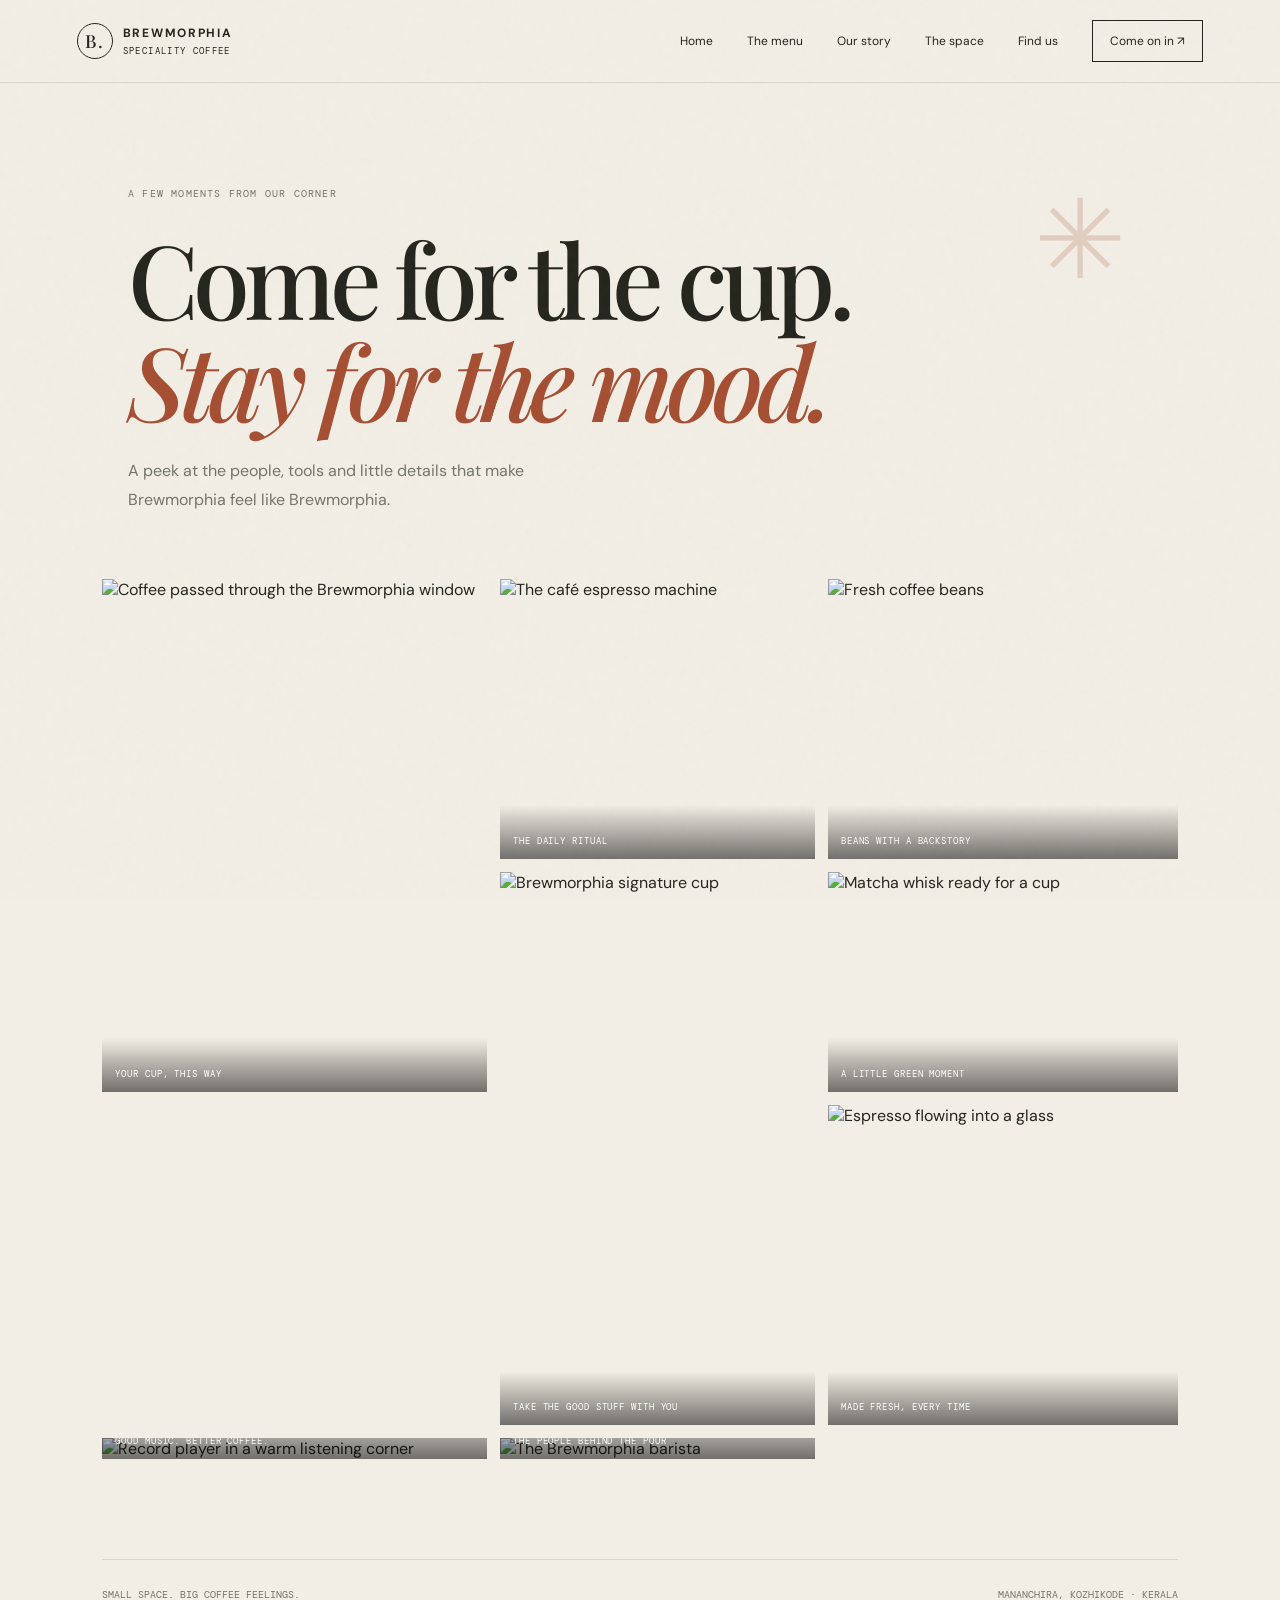
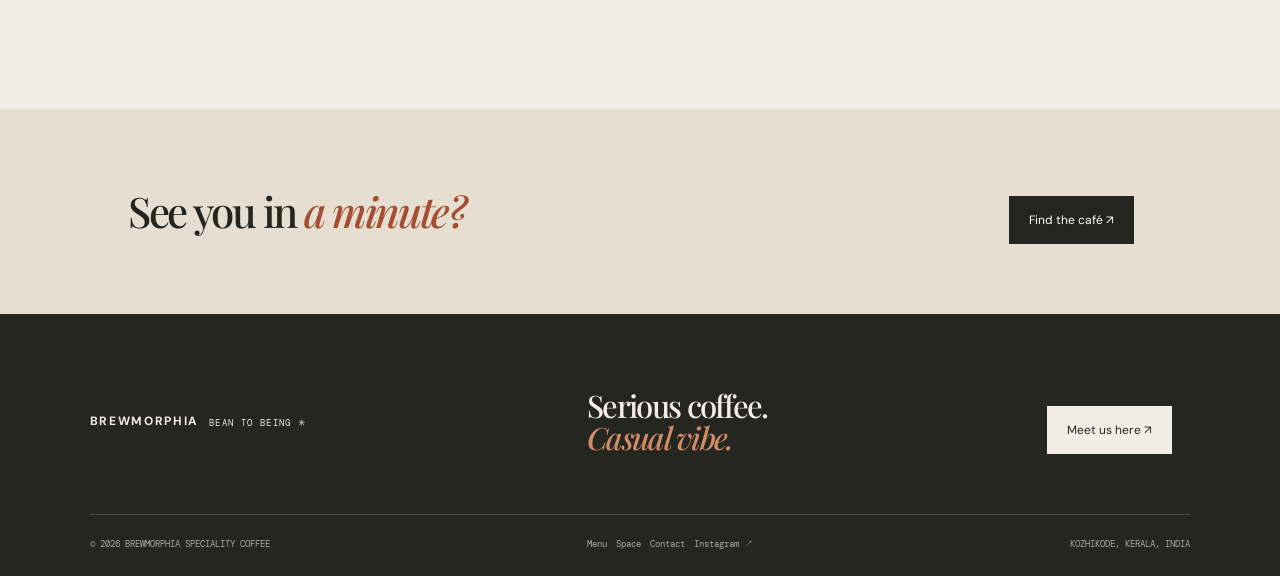
==== gallery.html @ 0e038773 "Add Brewmorphia website" ====
﻿<!doctype html><html lang="en"><head><meta charset="utf-8"><meta name="viewport" content="width=device-width,initial-scale=1"><title>The Space — Brewmorphia</title><link href="https://fonts.googleapis.com/css2?family=DM+Mono&family=DM+Sans:wght@400;500;600&family=Playfair+Display:ital,wght@0,500;1,500&display=swap" rel="stylesheet"><link rel="stylesheet" href="styles.css"><script defer src="script.js"></script></head><body><div class="grain"></div><header><a class="brand" href="index.html"><b>B.</b><span>BREWMORPHIA<small>SPECIALITY COFFEE</small></span></a><button class="hamb" aria-label="Menu">☰</button><nav><a href="index.html">Home</a><a href="menu.html">The menu</a><a href="story.html">Our story</a><a href="gallery.html">The space</a><a href="visit.html">Find us</a><a class="nav-cta" href="visit.html">Come on in ↗</a></nav></header><main><section class="page-hero"><small class="eyebrow">A FEW MOMENTS FROM OUR CORNER</small><h1>Come for the cup.<br><em>Stay for the mood.</em></h1><p>A peek at the people, tools and little details that make Brewmorphia feel like Brewmorphia.</p></section><section class="gallery-grid"><figure><img src="assets/window-cup.jpg" alt="Coffee passed through the Brewmorphia window"><figcaption>YOUR CUP, THIS WAY</figcaption></figure><figure><img src="assets/espresso-machine.jpg" alt="The café espresso machine"><figcaption>THE DAILY RITUAL</figcaption></figure><figure><img src="assets/coffee-beans.png" alt="Fresh coffee beans"><figcaption>BEANS WITH A BACKSTORY</figcaption></figure><figure><img src="assets/brand-cup.jpg" alt="Brewmorphia signature cup"><figcaption>TAKE THE GOOD STUFF WITH YOU</figcaption></figure><figure><img src="assets/matcha-whisk.jpeg" alt="Matcha whisk ready for a cup"><figcaption>A LITTLE GREEN MOMENT</figcaption></figure><figure><img src="assets/espresso-pour.jpeg" alt="Espresso flowing into a glass"><figcaption>MADE FRESH, EVERY TIME</figcaption></figure><figure><img src="assets/listening-corner.jpg" alt="Record player in a warm listening corner"><figcaption>GOOD MUSIC. BETTER COFFEE.</figcaption></figure><figure><img src="assets/barista.jpg" alt="The Brewmorphia barista"><figcaption>THE PEOPLE BEHIND THE POUR</figcaption></figure></section><div class="gallery-note"><span>SMALL SPACE. BIG COFFEE FEELINGS.</span><span>MANANCHIRA, KOZHIKODE · KERALA</span></div><section class="visit-bottom"><h2>See you in <em>a minute?</em></h2><a class="button" href="visit.html">Find the café ↗</a></section></main><footer><div class="foot-top"><a class="brand" href="index.html">BREWMORPHIA<small>BEAN TO BEING ✳</small></a><h2>Serious coffee.<br><em>Casual vibe.</em></h2><a class="button light" href="visit.html">Meet us here ↗</a></div><div class="foot-bottom"><span>© 2026 BREWMORPHIA SPECIALITY COFFEE</span><span><a href="menu.html">Menu</a>　<a href="gallery.html">Space</a>　<a href="visit.html">Contact</a>　<a href="https://instagram.com/">Instagram ↗</a></span><span>KOZHIKODE, KERALA, INDIA</span></div></footer></body></html>
---- styles.css ----
﻿:root{--cream:#f2eee5;--ink:#24251e;--muted:#73746b;--rust:#a54e32;--green:#4b5b40;--line:#d8d3c8;--serif:'Playfair Display',Georgia,serif;--sans:'DM Sans',Arial,sans-serif;--mono:'DM Mono',monospace}*{box-sizing:border-box}html{scroll-behavior:smooth}body{margin:0;background:var(--cream);color:var(--ink);font-family:var(--sans)}a{color:inherit;text-decoration:none}img{display:block;width:100%;height:100%;object-fit:cover}.grain{position:fixed;inset:0;pointer-events:none;z-index:9;opacity:.1;background-image:url("data:image/svg+xml,%3Csvg xmlns='http://www.w3.org/2000/svg' viewBox='0 0 160 160'%3E%3Cfilter id='n'%3E%3CfeTurbulence type='fractalNoise' baseFrequency='.8' numOctaves='3'/%3E%3C/filter%3E%3Crect width='100%25' height='100%25' filter='url(%23n)' opacity='.3'/%3E%3C/svg%3E")}header{height:83px;display:flex;justify-content:space-between;align-items:center;padding:0 6vw;border-bottom:1px solid #24251e22;position:relative;z-index:10}.brand{display:flex;align-items:center;gap:10px;font-size:12px;font-weight:700;letter-spacing:.14em}.brand b{border:1px solid;border-radius:50%;width:36px;height:36px;display:grid;place-items:center;font:500 18px var(--serif)}.brand small{display:block;font:9px var(--mono);letter-spacing:.15em;margin-top:4px}nav{display:flex;align-items:center;gap:34px;font-size:12px}.nav-cta{border:1px solid;padding:12px 17px}.hamb{display:none}.hero{min-height:680px;padding:65px 9vw 50px;display:grid;grid-template-columns:1fr .9fr;align-items:center;gap:5vw;overflow:hidden}.hero h1{font:500 clamp(64px,8vw,115px)/.98 var(--serif);letter-spacing:-.065em;margin:42px 0 22px}.hero h1 em,h2 em,blockquote em,footer em{color:var(--rust);font-weight:500}.eyebrow,small{font-family:var(--mono);letter-spacing:.12em}.eyebrow{font-size:10px;color:var(--muted)}.lead{max-width:390px;font-size:15px;line-height:1.8;color:#65665d}.button{display:inline-block;background:var(--ink);color:white;padding:16px 20px;font-size:12px;margin:17px 18px 0 0;transition:.25s}.button:hover{background:var(--rust);transform:translateY(-3px)}.quiet{font-size:12px;border-bottom:1px solid var(--line);padding-bottom:7px}.bean{margin-top:57px;font:10px var(--mono);color:var(--muted);letter-spacing:.18em}.hero-visual{height:535px;position:relative}.hero-visual img{object-position:center 40%;animation:revealpic 1.2s both}.hero-visual>small{position:absolute;bottom:-26px;left:0;color:var(--muted);font-size:9px}.seal{position:absolute;right:-20px;bottom:35px;background:var(--rust);color:white;width:102px;height:102px;border-radius:50%;display:grid;place-content:center;text-align:center;font:10px/1.5 var(--mono);transform:rotate(10deg)}.ticker{background:var(--green);color:var(--cream);padding:15px;white-space:nowrap;overflow:hidden;font:10px var(--mono);letter-spacing:.14em;animation:ticker 22s linear infinite}.section{padding:115px 10vw}.split{display:grid;grid-template-columns:1.1fr .9fr;gap:10%;align-items:end;margin-top:35px}.split h2,h2{font:500 clamp(48px,6.5vw,82px)/1.05 var(--serif);letter-spacing:-.055em;margin:15px 0}.split>p{max-width:410px;font-size:15px;line-height:1.85;color:#65665d}.three{display:grid;grid-template-columns:repeat(3,1fr);margin-top:70px;border-top:1px solid var(--line);border-bottom:1px solid var(--line)}.three article{padding:26px 25px 27px 0}.three article+article{border-left:1px solid var(--line);padding-left:25px}.three small,.cards small{font-size:9px;color:var(--rust)}.three h3{font:500 25px/1.25 var(--serif)}.three p,.cards p{font-size:12px;color:var(--muted);line-height:1.7}.dark{background:#25261f;color:var(--cream)}.split-photo{padding:90px 10vw;display:grid;grid-template-columns:1.05fr .95fr;gap:10%;align-items:center}.split-photo img{height:480px}.split-photo p{color:#c2c0b7;line-height:1.8;max-width:400px}.split-photo h2 em{color:#d28c69}.outline{background:transparent;border:1px solid #99998e}.section-title{display:flex;justify-content:space-between;align-items:end;margin-bottom:40px}.cards{display:grid;grid-template-columns:repeat(3,1fr);gap:22px}.cards img{height:360px;margin-bottom:18px;transition:transform .6s}.cards a{overflow:hidden}.cards a:hover img{transform:scale(1.04)}.cards h3{font:500 19px var(--serif);margin:10px 0 0}.quote{background:#e6dfd1;text-align:center;padding:80px 10vw}.quote>span{font:90px/.8 var(--serif);color:var(--rust)}blockquote{font:500 clamp(46px,7vw,85px)/1.04 var(--serif);letter-spacing:-.05em;margin:8px 0 40px}.quote small{font-size:9px;color:var(--muted)}.visit-preview{grid-template-columns:.8fr 1.2fr;align-items:center}.visit-preview img{height:410px}.visit-preview p{color:var(--muted);line-height:1.8}footer{background:#25261f;color:var(--cream);padding:60px 7vw 25px}.foot-top{display:flex;justify-content:space-between;align-items:center;padding-bottom:45px;border-bottom:1px solid #ffffff33}.foot-top h2{font-size:31px}.foot-top h2 em{color:#d28c69}.light{background:var(--cream);color:var(--ink)}.foot-bottom{display:flex;justify-content:space-between;padding-top:23px;font:9px var(--mono);color:#aaa99f;gap:15px}.reveal{opacity:0;transform:translateY(22px);transition:.75s}.reveal.visible{opacity:1;transform:none}.page-hero{padding:82px 10vw 65px;min-height:330px;position:relative}.page-hero h1{font:500 clamp(60px,8vw,103px)/1 var(--serif);letter-spacing:-.06em;margin:25px 0}.page-hero h1 em{color:var(--rust)}.page-hero>p{max-width:490px;line-height:1.8;color:var(--muted)}.page-hero:after{content:'✳';position:absolute;right:12vw;top:70px;color:#a54e3233;font-size:110px;animation:spin 35s linear infinite}.menu-intro,.story-split,.story-banner{padding:25px 10vw 85px;display:grid;grid-template-columns:1fr 1fr;gap:10%;align-items:center}.menu-intro img,.story-split img,.story-banner img{height:440px}.menu-intro h2,.story-split h2{font-size:55px}.menu-intro p,.story-split p,.story-banner p{color:var(--muted);line-height:1.9;font-size:14px}.menu-category{padding:55px 10vw;border-top:1px solid var(--line)}.menu-category h2{font-size:39px}.menu-category>small{color:var(--rust);font-size:9px}.menu-list{display:grid;grid-template-columns:1fr 1fr;column-gap:8%}.menu-item{border-top:1px solid var(--line);padding:20px 0}.menu-item>div{display:flex;justify-content:space-between;gap:12px}.menu-item h3{font:500 20px var(--serif);margin:0}.menu-item b{font:12px var(--mono);color:var(--rust)}.menu-item p{font-size:12px;color:var(--muted);line-height:1.6;margin:8px 0 0}.menu-note{background:#e6dfd1;padding:34px 10vw;display:flex;justify-content:space-between;align-items:center}.menu-note strong{font:italic 23px var(--serif)}.story-split{padding-top:0}.story-values{background:var(--green);color:var(--cream);padding:80px 10vw}.story-values h2{font-size:50px}.value-grid{display:grid;grid-template-columns:repeat(3,1fr);gap:30px}.value-grid article{border-top:1px solid #aaa;padding-top:17px}.value-grid small{color:#d28c69}.value-grid h3{font:500 25px var(--serif)}.value-grid p{font-size:13px;line-height:1.7;color:#d0d1c7}.story-banner{padding-top:75px}.story-banner h2{font-size:50px}.gallery-grid{padding:0 8vw 100px;display:grid;grid-template-columns:1.1fr .9fr 1fr;grid-template-rows:280px 220px 320px;gap:13px}.gallery-grid figure{margin:0;position:relative;overflow:hidden}.gallery-grid figure:nth-child(1){grid-row:span 2}.gallery-grid figure:nth-child(4){grid-column:2;grid-row:span 2}.gallery-grid figure:nth-child(6){grid-column:3}.gallery-grid img{transition:.6s}.gallery-grid figure:hover img{transform:scale(1.04)}.gallery-grid figcaption{position:absolute;bottom:0;left:0;right:0;padding:30px 13px 12px;color:white;background:linear-gradient(transparent,#0008);font:9px var(--mono);letter-spacing:.1em}.gallery-note{margin:0 8vw 80px;padding:28px 0;border-top:1px solid var(--line);display:flex;justify-content:space-between;font:10px var(--mono);color:var(--muted)}.visit-layout{padding:0 10vw 100px;display:grid;grid-template-columns:.9fr 1.1fr;gap:9%}.visit-info h2{font-size:51px}.visit-info>p{font-size:14px;line-height:1.8;color:var(--muted)}.info-card{border-top:1px solid var(--line);padding:18px 0}.info-card small{font-size:9px;color:var(--rust)}.info-card p{font-size:13px;line-height:1.7;margin:8px 0}.info-card a{border-bottom:1px solid var(--line)}.hours{width:100%;font-size:12px;border-collapse:collapse;margin-top:8px}.hours td{padding:8px 0;border-bottom:1px solid var(--line)}.hours td:last-child{text-align:right;color:var(--muted)}.map-panel{height:570px;position:relative;background:#ded8cc}.map-panel iframe{position:absolute;width:100%;height:100%;inset:0;border:0;filter:saturate(.7) sepia(.1)}.map-label{position:absolute;z-index:1;top:17px;left:17px;background:white;padding:13px 16px;box-shadow:0 4px 20px #0002}.map-label b{display:block;font:500 16px var(--serif)}.map-label small{font-size:9px;color:var(--muted)}.visit-bottom{background:#e6dfd1;padding:65px 10vw;display:flex;justify-content:space-between;align-items:center}.visit-bottom h2{font-size:42px}.visit-bottom h2 em{color:var(--rust)}@keyframes ticker{to{background-position:-800px}}@keyframes spin{to{transform:rotate(360deg)}}@keyframes revealpic{from{transform:scale(1.09);filter:brightness(.7)}to{transform:scale(1);filter:brightness(1)}}@media(max-width:780px){header{height:70px;padding:0 6vw}.hamb{display:block;border:0;background:transparent;font-size:20px}nav{display:none;position:absolute;top:69px;left:0;right:0;padding:25px 7vw;background:var(--cream);flex-direction:column;align-items:stretch;gap:22px}nav.open{display:flex}.nav-cta{text-align:center}.hero{grid-template-columns:1fr;padding:55px 7vw 45px;gap:35px}.hero h1{font-size:clamp(62px,14vw,95px);margin:28px 0 18px}.hero-visual{height:110vw;max-height:550px}.bean{margin-top:30px}.section{padding:75px 7vw}.split{grid-template-columns:1fr;gap:12px}.three{grid-template-columns:1fr;margin-top:42px}.three article{padding:20px 0}.three article+article{border-left:0;border-top:1px solid var(--line);padding-left:0}.split-photo{grid-template-columns:1fr;padding:65px 7vw;gap:32px}.split-photo img{height:95vw;max-height:450px}.section-title{align-items:flex-start;flex-direction:column;gap:12px}.cards{grid-template-columns:1fr;gap:30px}.cards img{height:105vw;max-height:470px}.quote{padding:65px 7vw}.foot-top,.foot-bottom{align-items:flex-start;flex-direction:column;gap:17px}.foot-top{padding-bottom:30px}.page-hero{padding:60px 7vw 48px;min-height:310px}.page-hero:after{font-size:60px;right:9vw;top:45px}.menu-intro,.story-split,.story-banner{grid-template-columns:1fr;padding:5px 7vw 60px;gap:25px}.menu-intro img,.story-split img,.story-banner img{height:95vw;max-height:450px}.menu-category{padding:42px 7vw}.menu-list{grid-template-columns:1fr}.menu-note{padding:27px 7vw;align-items:flex-start;flex-direction:column;gap:12px}.story-values{padding:60px 7vw}.value-grid{grid-template-columns:1fr;gap:17px}.gallery-grid{padding:0 5vw 60px;grid-template-columns:1fr 1fr;grid-template-rows:230px 230px 280px 220px;gap:8px}.gallery-grid figure:nth-child(1),.gallery-grid figure:nth-child(4){grid-row:auto;grid-column:auto}.gallery-grid figure:last-child{grid-column:span 2}.gallery-note{margin:0 5vw 55px;flex-direction:column;gap:15px}.visit-layout{grid-template-columns:1fr;padding:0 7vw 65px;gap:30px}.map-panel{height:390px}.visit-bottom{padding:45px 7vw;align-items:flex-start;flex-direction:column;gap:10px}}@media(prefers-reduced-motion:reduce){*,*:before,*:after{scroll-behavior:auto!important;animation-duration:.01ms!important;transition-duration:.01ms!important}.reveal{opacity:1;transform:none}}
.ticker{display:flex;overflow:hidden;gap:0;white-space:nowrap}.ticker-track{display:block;flex:none;min-width:100%;animation:marquee 28s linear infinite}.ticker:hover .ticker-track{animation-play-state:paused}@keyframes marquee{to{transform:translateX(-100%)}}.reveal{opacity:0;transform:translateY(24px);transition:opacity .8s ease,transform .8s cubic-bezier(.2,.7,.2,1)}.reveal.visible{opacity:1;transform:translateY(0)}.page-hero.reveal{transform:translateY(16px)}.cards a{display:block}.cards a:hover h3{color:var(--rust)}.nav-cta:hover{background:var(--ink);color:var(--cream)}.button{position:relative;overflow:hidden}.button:after{content:'';position:absolute;inset:0;background:#ffffff20;transform:translateX(-110%);transition:transform .4s}.button:hover:after{transform:translateX(0)}@media(prefers-reduced-motion:reduce){.ticker-track{animation:none}.reveal{opacity:1;transform:none}}
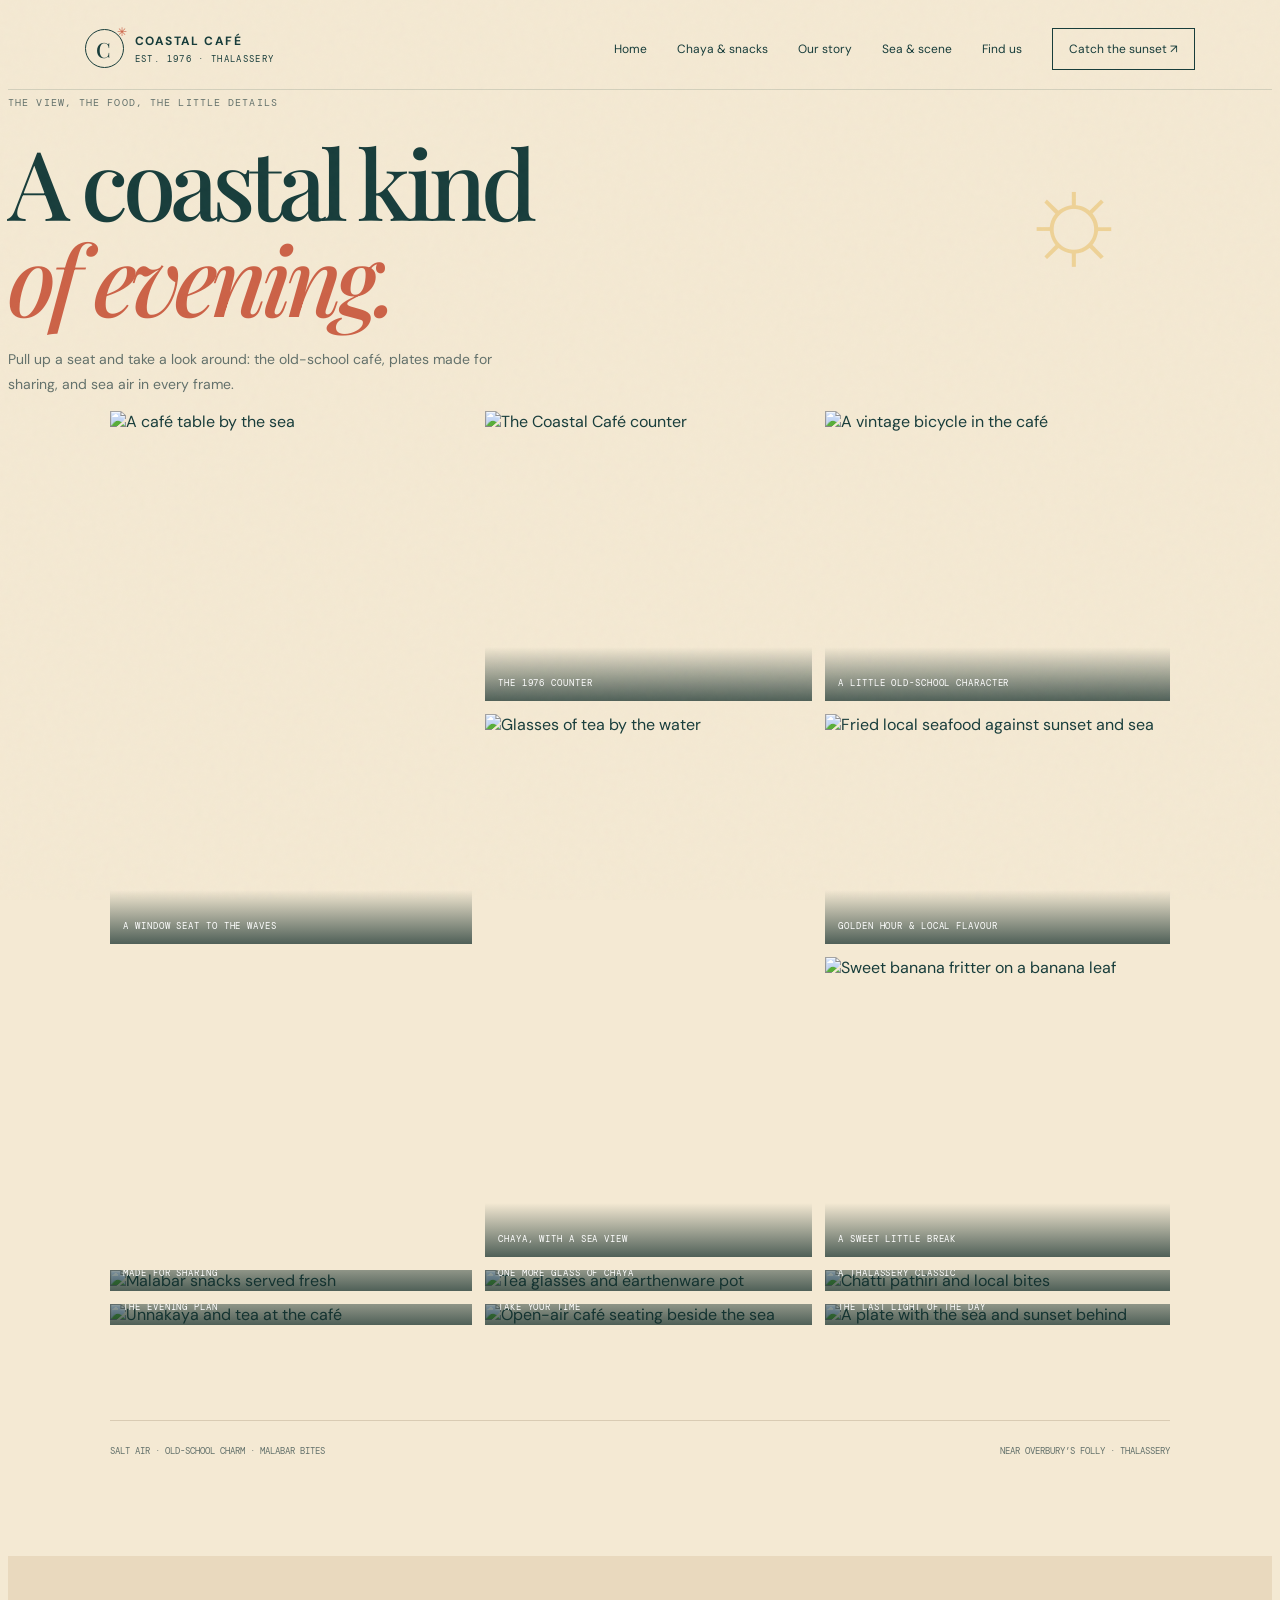
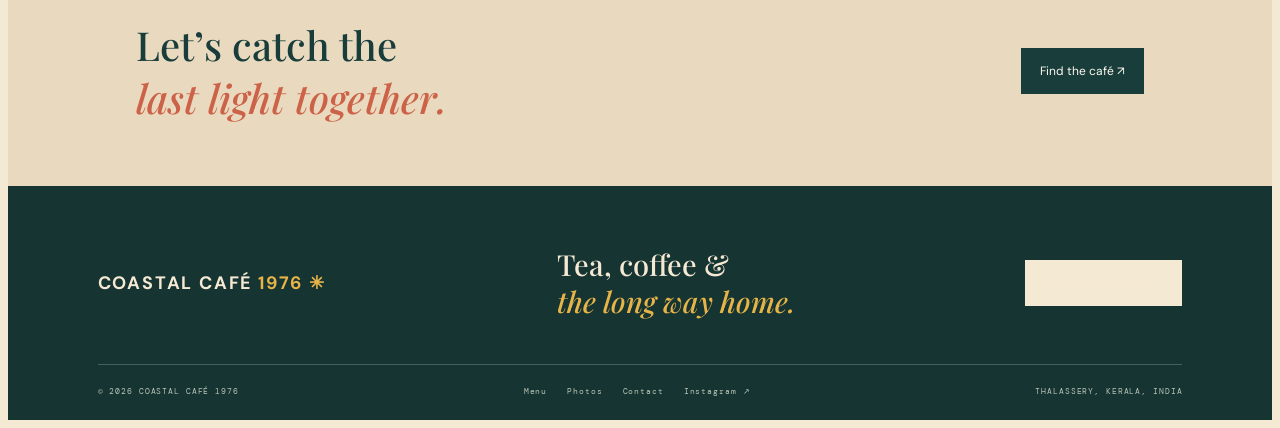
==== commit 379a6cda: "Create Coastal Café 1976 website concept" ====
--- a/gallery.html
+++ b/gallery.html
@@ -1,2 +1 @@
-﻿<!doctype html><html lang="en"><head><meta charset="utf-8"><meta name="viewport" content="width=device-width,initial-scale=1"><title>The Space — Brewmorphia</title><link href="https://fonts.googleapis.com/css2?family=DM+Mono&family=DM+Sans:wght@400;500;600&family=Playfair+Display:ital,wght@0,500;1,500&display=swap" rel="stylesheet"><link rel="stylesheet" href="styles.css"><script defer src="script.js"></script></head><body><div class="grain"></div><header><a class="brand" href="index.html"><b>B.</b><span>BREWMORPHIA<small>SPECIALITY COFFEE</small></span></a><button class="hamb" aria-label="Menu">☰</button><nav><a href="index.html">Home</a><a href="menu.html">The menu</a><a href="story.html">Our story</a><a href="gallery.html">The space</a><a href="visit.html">Find us</a><a class="nav-cta" href="visit.html">Come on in ↗</a></nav></header><main><section class="page-hero"><small class="eyebrow">A FEW MOMENTS FROM OUR CORNER</small><h1>Come for the cup.<br><em>Stay for the mood.</em></h1><p>A peek at the people, tools and little details that make Brewmorphia feel like Brewmorphia.</p></section><section class="gallery-grid"><figure><img src="assets/window-cup.jpg" alt="Coffee passed through the Brewmorphia window"><figcaption>YOUR CUP, THIS WAY</figcaption></figure><figure><img src="assets/espresso-machine.jpg" alt="The café espresso machine"><figcaption>THE DAILY RITUAL</figcaption></figure><figure><img src="assets/coffee-beans.png" alt="Fresh coffee beans"><figcaption>BEANS WITH A BACKSTORY</figcaption></figure><figure><img src="assets/brand-cup.jpg" alt="Brewmorphia signature cup"><figcaption>TAKE THE GOOD STUFF WITH YOU</figcaption></figure><figure><img src="assets/matcha-whisk.jpeg" alt="Matcha whisk ready for a cup"><figcaption>A LITTLE GREEN MOMENT</figcaption></figure><figure><img src="assets/espresso-pour.jpeg" alt="Espresso flowing into a glass"><figcaption>MADE FRESH, EVERY TIME</figcaption></figure><figure><img src="assets/listening-corner.jpg" alt="Record player in a warm listening corner"><figcaption>GOOD MUSIC. BETTER COFFEE.</figcaption></figure><figure><img src="assets/barista.jpg" alt="The Brewmorphia barista"><figcaption>THE PEOPLE BEHIND THE POUR</figcaption></figure></section><div class="gallery-note"><span>SMALL SPACE. BIG COFFEE FEELINGS.</span><span>MANANCHIRA, KOZHIKODE · KERALA</span></div><section class="visit-bottom"><h2>See you in <em>a minute?</em></h2><a class="button" href="visit.html">Find the café ↗</a></section></main><footer><div class="foot-top"><a class="brand" href="index.html">BREWMORPHIA<small>BEAN TO BEING ✳</small></a><h2>Serious coffee.<br><em>Casual vibe.</em></h2><a class="button light" href="visit.html">Meet us here ↗</a></div><div class="foot-bottom"><span>© 2026 BREWMORPHIA SPECIALITY COFFEE</span><span><a href="menu.html">Menu</a>　<a href="gallery.html">Space</a>　<a href="visit.html">Contact</a>　<a href="https://instagram.com/">Instagram ↗</a></span><span>KOZHIKODE, KERALA, INDIA</span></div></footer></body></html>
-
+﻿<!doctype html><html lang="en"><head><meta charset="utf-8"><meta name="viewport" content="width=device-width,initial-scale=1"><title>Sea &amp; Scene — Coastal Café 1976</title><link href="https://fonts.googleapis.com/css2?family=DM+Mono&family=DM+Sans:wght@400;500;600&family=Playfair+Display:ital,wght@0,500;1,500&display=swap" rel="stylesheet"><link rel="stylesheet" href="coastal.css"><script defer src="script.js"></script></head><body class="coastal"><div class="grain"></div><header class="masthead"><a class="brand" href="index.html"><span class="brand-mark">C<span>✳</span></span><span>COASTAL CAFÉ<small>EST. 1976 · THALASSERY</small></span></a><button class="hamb" aria-label="Open navigation" aria-expanded="false">☰</button><nav><a href="index.html">Home</a><a href="menu.html">Chaya &amp; snacks</a><a href="story.html">Our story</a><a href="gallery.html">Sea &amp; scene</a><a href="visit.html">Find us</a><a class="nav-cta" href="visit.html">Catch the sunset ↗</a></nav></header><main><section class="page-hero"><small class="eyebrow">THE VIEW, THE FOOD, THE LITTLE DETAILS</small><h1>A coastal kind<br><em>of evening.</em></h1><p>Pull up a seat and take a look around: the old-school café, plates made for sharing, and sea air in every frame.</p></section><section class="gallery-grid"><figure><img src="coastal-assets/interior-seaside-table.png" alt="A café table by the sea"><figcaption>A WINDOW SEAT TO THE WAVES</figcaption></figure><figure><img src="coastal-assets/cafe-counter.png" alt="The Coastal Café counter"><figcaption>THE 1976 COUNTER</figcaption></figure><figure><img src="coastal-assets/vintage-bicycle.png" alt="A vintage bicycle in the café"><figcaption>A LITTLE OLD-SCHOOL CHARACTER</figcaption></figure><figure><img src="coastal-assets/tea-by-the-sea.png" alt="Glasses of tea by the water"><figcaption>CHAYA, WITH A SEA VIEW</figcaption></figure><figure><img src="coastal-assets/sunset-fry.png" alt="Fried local seafood against sunset and sea"><figcaption>GOLDEN HOUR &amp; LOCAL FLAVOUR</figcaption></figure><figure><img src="coastal-assets/banana-fritters.png" alt="Sweet banana fritter on a banana leaf"><figcaption>A SWEET LITTLE BREAK</figcaption></figure><figure><img src="coastal-assets/malabar-snacks.png" alt="Malabar snacks served fresh"><figcaption>MADE FOR SHARING</figcaption></figure><figure><img src="coastal-assets/kulhad-chaya.png" alt="Tea glasses and earthenware pot"><figcaption>ONE MORE GLASS OF CHAYA</figcaption></figure><figure><img src="coastal-assets/chatti-pathiri.png" alt="Chatti pathiri and local bites"><figcaption>A THALASSERY CLASSIC</figcaption></figure><figure><img src="coastal-assets/tea-and-unnakaya.png" alt="Unnakaya and tea at the café"><figcaption>THE EVENING PLAN</figcaption></figure><figure><img src="coastal-assets/seaside-seating.png" alt="Open-air café seating beside the sea"><figcaption>TAKE YOUR TIME</figcaption></figure><figure><img src="coastal-assets/sunset-sea-plate.png" alt="A plate with the sea and sunset behind"><figcaption>THE LAST LIGHT OF THE DAY</figcaption></figure></section><div class="gallery-note"><span>SALT AIR · OLD-SCHOOL CHARM · MALABAR BITES</span><span>NEAR OVERBURY’S FOLLY · THALASSERY</span></div><section class="visit-bottom"><h2>Let’s catch the<br><em>last light together.</em></h2><a class="button button-ink" href="visit.html">Find the café ↗</a></section></main><footer class="coast-footer"><div class="footer-top"><a class="footer-brand" href="index.html">COASTAL CAFÉ <span>1976 ✳</span></a><p>Tea, coffee &amp;<br><em>the long way home.</em></p><a class="button button-light" href="visit.html">Meet us by the sea ↗</a></div><div class="footer-bottom"><span>© 2026 COASTAL CAFÉ 1976</span><div><a href="menu.html">Menu</a><a href="gallery.html">Photos</a><a href="visit.html">Contact</a><a href="https://www.instagram.com/explore/search/keyword/?q=Coastal%20Cafe%201976%20Thalassery">Instagram ↗</a></div><span>THALASSERY, KERALA, INDIA</span></div></footer></body></html>
--- a/coastal.css
+++ b/coastal.css
@@ -0,0 +1,3 @@
+﻿.coastal{--sand:#f4e9d3;--paper:#fff9ee;--ink:#183d3b;--muted:#63716b;--rust:#cc6247;--coral:#e17b57;--sea:#276964;--sun:#e7b448;--line:#d9cbb3;--serif:'Playfair Display',Georgia,serif;--sans:'DM Sans',Arial,sans-serif;--mono:'DM Mono',monospace;background:var(--sand);color:var(--ink);font-family:var(--sans)}.coastal *{box-sizing:border-box}.coastal a{color:inherit;text-decoration:none}.coastal img{display:block;width:100%;height:100%;object-fit:cover}.coastal .grain{position:fixed;inset:0;pointer-events:none;z-index:9;opacity:.09;background-image:url("data:image/svg+xml,%3Csvg viewBox='0 0 150 150' xmlns='http://www.w3.org/2000/svg'%3E%3Cfilter id='n'%3E%3CfeTurbulence type='fractalNoise' baseFrequency='.85' numOctaves='3'/%3E%3C/filter%3E%3Crect width='100%25' height='100%25' filter='url(%23n)' opacity='.28'/%3E%3C/svg%3E")}.masthead{height:82px;display:flex;justify-content:space-between;align-items:center;padding:0 6vw;border-bottom:1px solid #183d3b25;position:relative;z-index:10}.brand{display:flex;gap:11px;align-items:center;font-size:12px;font-weight:700;letter-spacing:.12em}.brand-mark{width:39px;height:39px;border:1px solid var(--ink);border-radius:50%;display:grid;place-items:center;font:500 21px var(--serif);position:relative}.brand-mark span{position:absolute;right:-6px;top:-7px;color:var(--rust);font-size:12px}.brand small{display:block;font:9px var(--mono);letter-spacing:.15em;margin-top:4px}.masthead nav{display:flex;gap:30px;align-items:center;font-size:12px}.masthead nav a:not(.nav-cta):hover,.footer-bottom a:hover{color:var(--rust)}.nav-cta{border:1px solid var(--ink);padding:12px 16px}.hamb{display:none}.coast-hero{padding:68px 9vw 58px;min-height:680px;display:grid;grid-template-columns:1fr .95fr;gap:6vw;align-items:center;position:relative;overflow:hidden}.hero-copy{position:relative;z-index:1}.eyebrow,.coast-features article>span,.photo-caption,.food-img>span,.quote-foot,.footer-bottom,.side-label,.sunset-note,.hero-script{font-family:var(--mono);letter-spacing:.11em}.eyebrow{font-size:10px;color:var(--muted)}.sun-dot{display:inline-block;width:7px;height:7px;border-radius:50%;background:var(--coral);margin-right:8px;box-shadow:0 0 0 4px #cc62471f}.hero-script{font-size:10px;color:var(--rust);margin:40px 0 12px}.coast-hero h1{font:500 clamp(56px,7.2vw,105px)/.98 var(--serif);letter-spacing:-.06em;margin:0}.coastal h1 em,.coastal .display em,.coastal blockquote em,.coast-footer em{color:var(--rust);font-weight:500}.lead{font-size:15px;line-height:1.8;color:#5f6b64;max-width:415px;margin:23px 0 0}.hero-buttons{display:flex;align-items:center;gap:20px;margin-top:30px}.button{display:inline-block;padding:15px 19px;font-size:12px;transition:transform .25s,background .25s,color .25s}.button:hover{transform:translateY(-3px)}.button-ink{background:var(--ink);color:var(--paper)!important}.button-ink:hover{background:var(--rust)}.text-link,.arrow-link{font-size:12px;border-bottom:1px solid var(--line);padding-bottom:7px}.sunset-note{margin-top:55px;display:flex;gap:12px;align-items:center;color:var(--muted);font-size:9px}.sunset-note b{font:500 25px var(--serif);color:var(--rust)}.hero-image-wrap{height:530px;position:relative;max-width:530px;margin-left:auto}.hero-image-wrap img{object-position:center 53%;animation:coast-reveal 1.1s both}.round-stamp{position:absolute;right:-19px;bottom:35px;width:110px;height:110px;border-radius:50%;background:var(--coral);color:#fff9ee;display:grid;place-content:center;text-align:center;font:10px/1.5 var(--mono);letter-spacing:.09em;transform:rotate(8deg);box-shadow:0 8px 30px #3a392733}.photo-caption{font-size:9px;color:var(--paper)}.hero-image-wrap .photo-caption{position:absolute;bottom:14px;left:15px}.side-label{position:absolute;right:2.5vw;top:43%;writing-mode:vertical-rl;font-size:9px;color:var(--muted)}.wave-divider{overflow:hidden;background:var(--sea);color:#fff4df;padding:15px 0}.ticker{white-space:nowrap;font:10px var(--mono);letter-spacing:.12em;animation:coast-marquee 28s linear infinite}.coast-section{padding:112px 10vw}.split-heading{display:grid;grid-template-columns:1.1fr .9fr;gap:10%;align-items:end;margin-top:36px}.display{font:500 clamp(48px,6.2vw,79px)/1.05 var(--serif);letter-spacing:-.055em;margin:15px 0}.section-copy p{font-size:14px;line-height:1.85;color:var(--muted);max-width:410px}.arrow-link{display:inline-block;margin-top:15px}.coast-features{display:grid;grid-template-columns:repeat(3,1fr);margin-top:73px;border-top:1px solid var(--line);border-bottom:1px solid var(--line)}.coast-features article{padding:26px 26px 28px 0}.coast-features article+article{border-left:1px solid var(--line);padding-left:26px}.coast-features article>span{font-size:9px;color:var(--rust)}.coast-features h3{font:500 25px/1.25 var(--serif);margin:18px 0 8px}.coast-features p{font-size:12px;color:var(--muted);line-height:1.7;max-width:235px}.feature-split{padding:85px 10vw;background:var(--ink);color:var(--sand);display:grid;grid-template-columns:1.05fr .95fr;gap:10%;align-items:center}.feature-photo{height:480px;position:relative}.feature-photo img{filter:saturate(.8)}.feature-photo .photo-caption{position:absolute;left:15px;bottom:15px}.feature-copy{position:relative}.feature-copy .eyebrow{color:#b7bdae}.feature-copy .display em{color:var(--sun)}.feature-copy>p:not(.eyebrow){font-size:14px;color:#d5d3c7;line-height:1.85;max-width:390px;margin:22px 0}.button-outline{border:1px solid #d5d3c7;color:var(--sand)}.button-outline:hover{background:var(--sand);color:var(--ink)}.hand-note{position:absolute;right:5%;bottom:-69px;font:italic 21px var(--serif);color:var(--sun);transform:rotate(-9deg)}.favourites{padding-top:115px;padding-bottom:120px}.section-title{display:flex;align-items:end;justify-content:space-between;margin-bottom:40px}.section-title .eyebrow{margin-bottom:13px}.food-cards{display:grid;grid-template-columns:repeat(3,1fr);gap:23px}.food-card{overflow:hidden}.food-img{height:360px;position:relative;overflow:hidden}.food-img img{transition:transform .7s}.food-card:hover .food-img img{transform:scale(1.045)}.food-img>span{position:absolute;top:13px;left:13px;padding:8px 10px;background:var(--paper);font-size:8px;color:var(--rust)}.food-card h3{font:500 20px var(--serif);margin:17px 0 5px}.food-card p{font-size:12px;line-height:1.65;color:var(--muted)}.coast-quote{background:#e9d9be;text-align:center;padding:76px 10vw}.quote-sun{color:var(--rust);font-size:47px}.coast-quote blockquote{font:500 clamp(45px,6.5vw,80px)/1.05 var(--serif);letter-spacing:-.05em;margin:10px 0 45px}.quote-foot{display:flex;justify-content:space-between;font-size:9px;color:var(--muted)}.last-call{display:grid;grid-template-columns:.85fr 1.15fr;align-items:center;gap:10%}.last-copy p{font-size:14px;line-height:1.85;color:var(--muted);max-width:370px}.last-image{height:420px;position:relative}.last-image .photo-caption{position:absolute;left:14px;bottom:14px}.coast-footer{background:#153432;color:#f5e9d4;padding:60px 7vw 24px}.footer-top{display:flex;justify-content:space-between;align-items:center;padding-bottom:45px;border-bottom:1px solid #ffffff35}.footer-brand{font-size:18px;font-weight:700;letter-spacing:.1em}.footer-brand span{color:var(--sun)}.footer-top>p{font:500 29px/1.25 var(--serif);margin:0}.footer-top>p em{color:var(--sun)}.button-light{background:var(--sand);color:var(--ink)}.button-light:hover{background:var(--sun)}.footer-bottom{display:flex;justify-content:space-between;align-items:center;padding-top:21px;font-size:8px;color:#bbc4b6}.footer-bottom div{display:flex;gap:20px}.reveal{opacity:0;transform:translateY(22px);transition:opacity .8s ease,transform .8s cubic-bezier(.2,.7,.2,1)}.reveal.visible{opacity:1;transform:translateY(0)}
++.coastal .page-hero{padding:80px 10vw 62px;min-height:340px;position:relative;overflow:hidden}.coastal .page-hero h1{font:500 clamp(56px,7.5vw,96px)/1 var(--serif);letter-spacing:-.06em;margin:22px 0}.coastal .page-hero h1 em{color:var(--rust)}.coastal .page-hero>p{max-width:500px;font-size:14px;line-height:1.8;color:var(--muted)}.coastal .page-hero:after{content:'☼';position:absolute;right:11vw;top:44px;font-size:125px;color:#e7b44870;animation:coast-spin 38s linear infinite}.menu-intro,.story-split,.story-banner{padding:24px 10vw 80px;display:grid;grid-template-columns:1fr 1fr;gap:10%;align-items:center}.menu-intro img,.story-split img,.story-banner img{height:440px}.menu-intro h2,.story-split h2{font-size:54px}.menu-intro p,.story-split p,.story-banner p{font-size:14px;line-height:1.85;color:var(--muted)}.menu-category{padding:52px 10vw;border-top:1px solid var(--line)}.menu-category>small{font:9px var(--mono);letter-spacing:.13em;color:var(--rust)}.menu-category h2{font:500 40px var(--serif);margin:13px 0 28px}.menu-list{display:grid;grid-template-columns:1fr 1fr;column-gap:8%}.menu-item{padding:20px 0;border-top:1px solid var(--line)}.menu-item>div{display:flex;justify-content:space-between;gap:14px;align-items:baseline}.menu-item h3{font:500 19px var(--serif);margin:0}.menu-item b{font:10px var(--mono);color:var(--rust);white-space:nowrap}.menu-item p{font-size:12px;line-height:1.6;color:var(--muted);margin:8px 0 0}.menu-note{padding:34px 10vw;background:#e9d9be;display:flex;align-items:center;justify-content:space-between}.menu-note strong{font:italic 23px var(--serif)}.menu-note span{font:9px var(--mono);color:var(--muted)}.story-split{padding-top:0}.story-values{background:var(--sea);color:var(--sand);padding:78px 10vw}.story-values>small{font:9px var(--mono);color:#d6c794;letter-spacing:.13em}.story-values h2{font:500 49px var(--serif);margin:15px 0 40px}.value-grid{display:grid;grid-template-columns:repeat(3,1fr);gap:30px}.value-grid article{border-top:1px solid #94b5a6;padding-top:17px}.value-grid small{font:9px var(--mono);color:var(--sun)}.value-grid h3{font:500 24px var(--serif)}.value-grid p{font-size:13px;line-height:1.7;color:#e0e3d5}.story-banner{padding-top:72px}.story-banner h2{font:500 48px/1.1 var(--serif)}.gallery-grid{padding:0 8vw 95px;display:grid;grid-template-columns:1.05fr .95fr 1fr;grid-template-rows:290px 230px 300px;gap:13px}.gallery-grid figure{margin:0;position:relative;overflow:hidden}.gallery-grid figure:nth-child(1){grid-row:span 2}.gallery-grid figure:nth-child(4){grid-column:2;grid-row:span 2}.gallery-grid figure:nth-child(6){grid-column:3}.gallery-grid img{transition:transform .65s}.gallery-grid figure:hover img{transform:scale(1.045)}.gallery-grid figcaption{position:absolute;bottom:0;left:0;right:0;padding:30px 13px 12px;color:white;background:linear-gradient(transparent,#102b28b8);font:9px var(--mono);letter-spacing:.1em}.gallery-note{margin:0 8vw 75px;padding:24px 0;border-top:1px solid var(--line);display:flex;justify-content:space-between;font:9px var(--mono);color:var(--muted)}.visit-layout{padding:0 10vw 100px;display:grid;grid-template-columns:.9fr 1.1fr;gap:9%}.visit-info h2{font:500 50px/1.05 var(--serif);margin:18px 0}.visit-info>p{font-size:14px;line-height:1.8;color:var(--muted)}.info-card{border-top:1px solid var(--line);padding:17px 0}.info-card>small{font:9px var(--mono);letter-spacing:.13em;color:var(--rust)}.info-card p{font-size:13px;line-height:1.7;margin:8px 0}.info-card a{border-bottom:1px solid var(--line)}.hours{width:100%;border-collapse:collapse;margin-top:10px;font-size:12px}.hours td{padding:8px 0;border-bottom:1px solid var(--line)}.hours td:last-child{text-align:right;color:var(--muted)}.map-panel{height:550px;position:relative;background:#d9cdb7}.map-panel iframe{position:absolute;inset:0;width:100%;height:100%;border:0;filter:saturate(.78) sepia(.12)}.map-label{position:absolute;left:17px;top:17px;background:var(--paper);padding:12px 15px;z-index:1;box-shadow:0 4px 18px #193d3b26}.map-label b{display:block;font:500 16px var(--serif)}.map-label small{font:9px var(--mono);color:var(--muted)}.visit-bottom{padding:62px 10vw;background:#e9d9be;display:flex;align-items:center;justify-content:space-between}.visit-bottom h2{font:500 40px var(--serif);margin:0}.visit-bottom h2 em{color:var(--rust)}.reviews{background:var(--paper)}.coastal .reviews .split{margin-top:25px}.coastal .reviews .split>div p{font-size:14px;line-height:1.8;color:var(--muted)}
++@keyframes coast-marquee{to{transform:translateX(-50%)}}@keyframes coast-spin{to{transform:rotate(360deg)}}@keyframes coast-reveal{from{transform:scale(1.08);filter:brightness(.78)}to{transform:scale(1);filter:brightness(1)}}@media(max-width:780px){.masthead{height:70px;padding:0 6vw}.hamb{display:block;border:0;background:transparent;color:var(--ink);font-size:20px}.masthead nav{display:none;position:absolute;top:69px;left:0;right:0;padding:23px 7vw 27px;background:var(--sand);flex-direction:column;align-items:stretch;gap:21px}.masthead nav.open{display:flex}.nav-cta{text-align:center}.coast-hero{grid-template-columns:1fr;padding:52px 7vw 45px;gap:33px}.coast-hero h1{font-size:clamp(58px,13vw,90px)}.hero-script{margin-top:27px}.hero-image-wrap{height:110vw;max-height:540px;width:100%;margin:0}.side-label{display:none}.sunset-note{margin-top:34px}.coast-section{padding:76px 7vw}.split-heading{grid-template-columns:1fr;gap:14px;margin-top:27px}.display{font-size:clamp(48px,11vw,68px)}.coast-features{grid-template-columns:1fr;margin-top:43px}.coast-features article{padding:21px 0}.coast-features article+article{border-left:0;border-top:1px solid var(--line);padding-left:0}.feature-split{grid-template-columns:1fr;padding:61px 7vw;gap:33px}.feature-photo{height:95vw;max-height:440px}.feature-copy .display{font-size:55px}.hand-note{bottom:-55px}.section-title{align-items:flex-start;flex-direction:column;gap:10px}.food-cards{grid-template-columns:1fr;gap:31px}.food-img{height:105vw;max-height:470px}.coast-quote{padding:65px 7vw}.quote-foot{gap:18px;line-height:1.6}.last-call{grid-template-columns:1fr;gap:28px}.last-image{height:84vw;max-height:430px}.footer-top,.footer-bottom{align-items:flex-start;flex-direction:column;gap:18px}.footer-top{padding-bottom:30px}.coastal .page-hero{padding:57px 7vw 47px;min-height:295px}.coastal .page-hero:after{font-size:70px;right:7vw;top:39px}.menu-intro,.story-split,.story-banner{grid-template-columns:1fr;padding:4px 7vw 57px;gap:24px}.menu-intro img,.story-split img,.story-banner img{height:95vw;max-height:440px}.menu-intro h2,.story-split h2{font-size:49px}.menu-category{padding:42px 7vw}.menu-category h2{font-size:33px}.menu-list{grid-template-columns:1fr}.menu-note{padding:26px 7vw;align-items:flex-start;flex-direction:column;gap:12px}.story-values{padding:59px 7vw}.story-values h2{font-size:42px}.value-grid{grid-template-columns:1fr;gap:17px}.story-banner{padding-top:60px;padding-bottom:65px}.story-banner h2{font-size:42px}.gallery-grid{padding:0 5vw 60px;grid-template-columns:1fr 1fr;grid-template-rows:235px 225px 270px 220px;gap:8px}.gallery-grid figure:nth-child(1),.gallery-grid figure:nth-child(4){grid-row:auto;grid-column:auto}.gallery-grid figure:last-child{grid-column:span 2}.gallery-note{margin:0 5vw 55px;flex-direction:column;gap:13px}.visit-layout{grid-template-columns:1fr;padding:0 7vw 65px;gap:29px}.visit-info h2{font-size:46px}.map-panel{height:390px}.visit-bottom{padding:43px 7vw;align-items:flex-start;flex-direction:column;gap:14px}.visit-bottom h2{font-size:35px}}@media(prefers-reduced-motion:reduce){.coastal *, .coastal *:before,.coastal *:after{scroll-behavior:auto!important;animation-duration:.01ms!important;transition-duration:.01ms!important}.reveal{opacity:1;transform:none}}
